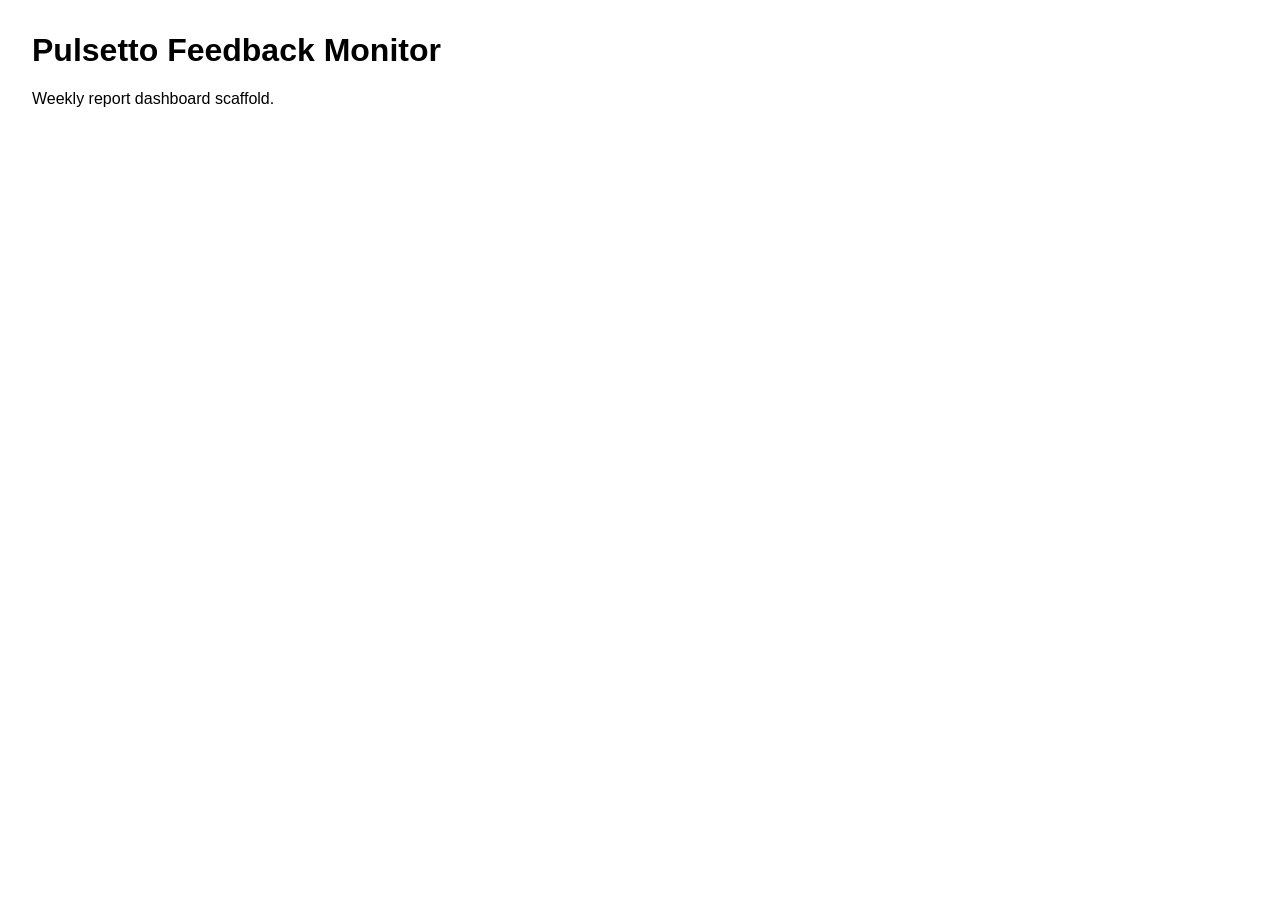
==== web/index.html @ c4f3983a "Create initial project folder and file scaffolding" ====
<!doctype html>
<html lang="en">
  <head>
    <meta charset="utf-8">
    <meta name="viewport" content="width=device-width, initial-scale=1">
    <title>Pulsetto Feedback Monitor</title>
    <link rel="stylesheet" href="styles.css">
  </head>
  <body>
    <main>
      <h1>Pulsetto Feedback Monitor</h1>
      <p>Weekly report dashboard scaffold.</p>
    </main>
    <script src="app.js"></script>
  </body>
</html>
---- web/styles.css ----
body {
  font-family: Arial, sans-serif;
  margin: 2rem;
}
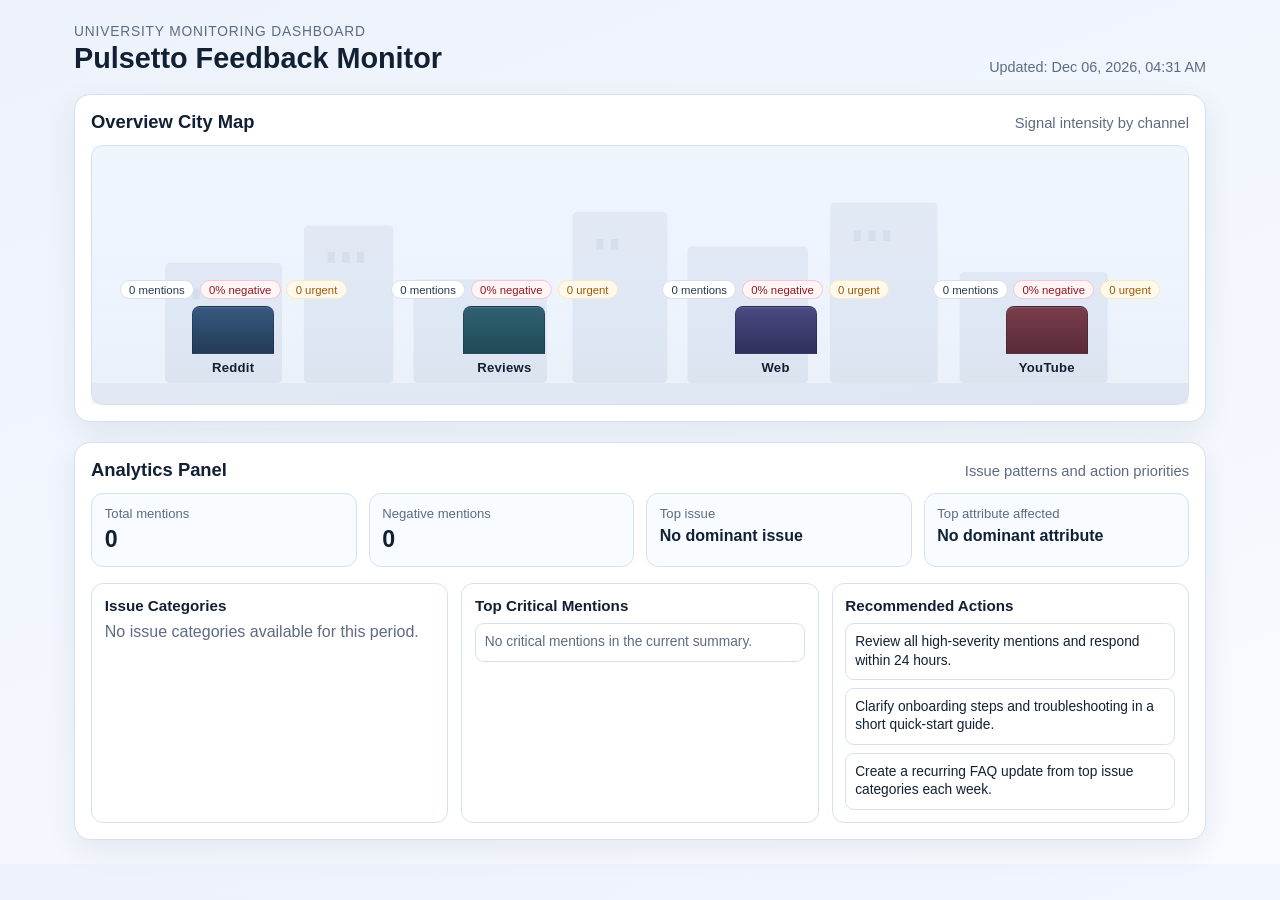
==== commit e78038cc: "Build static dashboard with city map and analytics panels" ====
--- a/web/index.html
+++ b/web/index.html
@@ -7,10 +7,76 @@
     <link rel="stylesheet" href="styles.css">
   </head>
   <body>
-    <main>
-      <h1>Pulsetto Feedback Monitor</h1>
-      <p>Weekly report dashboard scaffold.</p>
+    <main class="dashboard-shell">
+      <header class="topbar">
+        <div>
+          <p class="eyebrow">University monitoring dashboard</p>
+          <h1>Pulsetto Feedback Monitor</h1>
+        </div>
+        <p id="last-updated" class="timestamp">Weekly summary</p>
+      </header>
+
+      <section class="panel city-overview" aria-labelledby="city-overview-title">
+        <div class="section-title-row">
+          <h2 id="city-overview-title">Overview City Map</h2>
+          <p class="section-subtitle">Signal intensity by channel</p>
+        </div>
+
+        <div class="city-canvas">
+          <img src="city.svg" alt="Abstract city skyline" class="city-backdrop">
+          <div id="city-buildings" class="buildings-grid" aria-live="polite"></div>
+        </div>
+      </section>
+
+      <section class="panel analytics" aria-labelledby="analytics-title">
+        <div class="section-title-row">
+          <h2 id="analytics-title">Analytics Panel</h2>
+          <p class="section-subtitle">Issue patterns and action priorities</p>
+        </div>
+
+        <div id="fallback-message" class="fallback hidden" role="status">
+          Summary data is unavailable. Run the weekly pipeline to populate
+          <code>data/weekly_summary.json</code> and refresh.
+        </div>
+
+        <div class="metric-grid" id="metric-grid">
+          <article class="metric-card">
+            <p class="metric-label">Total mentions</p>
+            <p id="metric-total" class="metric-value">—</p>
+          </article>
+          <article class="metric-card">
+            <p class="metric-label">Negative mentions</p>
+            <p id="metric-negative" class="metric-value">—</p>
+          </article>
+          <article class="metric-card">
+            <p class="metric-label">Top issue</p>
+            <p id="metric-top-issue" class="metric-value metric-text">—</p>
+          </article>
+          <article class="metric-card">
+            <p class="metric-label">Top attribute affected</p>
+            <p id="metric-top-attribute" class="metric-value metric-text">—</p>
+          </article>
+        </div>
+
+        <div class="analytics-grid">
+          <article class="content-card">
+            <h3>Issue Categories</h3>
+            <ul id="issue-bars" class="bar-list"></ul>
+          </article>
+
+          <article class="content-card">
+            <h3>Top Critical Mentions</h3>
+            <ul id="critical-list" class="bullet-list"></ul>
+          </article>
+
+          <article class="content-card">
+            <h3>Recommended Actions</h3>
+            <ul id="action-list" class="bullet-list"></ul>
+          </article>
+        </div>
+      </section>
     </main>
+
     <script src="app.js"></script>
   </body>
 </html>
--- a/web/styles.css
+++ b/web/styles.css
@@ -1,4 +1,303 @@
+:root {
+  --bg: #f2f5f9;
+  --panel: #ffffff;
+  --text: #122033;
+  --muted: #5d6b82;
+  --line: #d7e1ee;
+  --accent: #1f6feb;
+  --accent-soft: #e8f0ff;
+  --danger: #cb2431;
+  --warning: #d97706;
+  --success: #1f7a4f;
+  --shadow: 0 10px 30px rgba(16, 35, 58, 0.08);
+}
+
+* {
+  box-sizing: border-box;
+}
+
 body {
-  font-family: Arial, sans-serif;
-  margin: 2rem;
-}
+  margin: 0;
+  font-family: "Inter", "Segoe UI", Roboto, sans-serif;
+  color: var(--text);
+  background: linear-gradient(160deg, #edf2fb 0%, #f8fbff 100%);
+}
+
+.dashboard-shell {
+  max-width: 1180px;
+  margin: 0 auto;
+  padding: 1.5rem;
+  display: grid;
+  gap: 1.2rem;
+}
+
+.topbar {
+  display: flex;
+  justify-content: space-between;
+  align-items: flex-end;
+  gap: 1rem;
+}
+
+.eyebrow {
+  margin: 0;
+  color: var(--muted);
+  font-size: 0.86rem;
+  letter-spacing: 0.06em;
+  text-transform: uppercase;
+}
+
+h1 {
+  margin: 0.2rem 0 0;
+  font-size: 1.8rem;
+}
+
+.timestamp {
+  margin: 0;
+  color: var(--muted);
+  font-size: 0.9rem;
+}
+
+.panel {
+  background: var(--panel);
+  border: 1px solid var(--line);
+  border-radius: 16px;
+  box-shadow: var(--shadow);
+  padding: 1rem;
+}
+
+.section-title-row {
+  display: flex;
+  justify-content: space-between;
+  align-items: baseline;
+  gap: 1rem;
+  margin-bottom: 0.75rem;
+}
+
+h2 {
+  margin: 0;
+  font-size: 1.15rem;
+}
+
+.section-subtitle {
+  margin: 0;
+  color: var(--muted);
+  font-size: 0.92rem;
+}
+
+.city-canvas {
+  position: relative;
+  border: 1px solid var(--line);
+  border-radius: 12px;
+  background: linear-gradient(180deg, #f7fbff 0%, #eef5ff 65%, #e7edf5 100%);
+  min-height: 260px;
+  padding: 0.75rem;
+}
+
+.city-backdrop {
+  position: absolute;
+  inset: 0;
+  width: 100%;
+  height: 100%;
+  object-fit: cover;
+  opacity: 0.35;
+  pointer-events: none;
+}
+
+.buildings-grid {
+  position: relative;
+  z-index: 1;
+  height: 100%;
+  min-height: 230px;
+  display: grid;
+  align-items: end;
+  grid-template-columns: repeat(4, minmax(120px, 1fr));
+  gap: 0.8rem;
+}
+
+.building {
+  position: relative;
+  display: flex;
+  flex-direction: column;
+  align-items: center;
+  justify-content: flex-end;
+  min-height: 190px;
+}
+
+.badge-row {
+  display: flex;
+  flex-wrap: wrap;
+  justify-content: center;
+  gap: 0.35rem;
+  margin-bottom: 0.4rem;
+}
+
+.badge {
+  background: #fff;
+  border: 1px solid var(--line);
+  border-radius: 999px;
+  padding: 0.16rem 0.52rem;
+  font-size: 0.71rem;
+  color: #283850;
+  white-space: nowrap;
+}
+
+.badge-danger {
+  border-color: #f6c7cc;
+  background: #fff5f6;
+  color: #8d1821;
+}
+
+.badge-warning {
+  border-color: #fde8bf;
+  background: #fff9eb;
+  color: #9a5a08;
+}
+
+.tower {
+  width: min(82px, 80%);
+  border-radius: 8px 8px 0 0;
+  background: linear-gradient(180deg, #2a4263 0%, #223651 100%);
+  border: 1px solid rgba(10, 19, 31, 0.25);
+  box-shadow: inset 0 1px 0 rgba(255, 255, 255, 0.12);
+}
+
+.tower-label {
+  margin-top: 0.4rem;
+  font-size: 0.82rem;
+  font-weight: 600;
+  letter-spacing: 0.02em;
+}
+
+.fallback {
+  border: 1px dashed #f7c2c8;
+  background: #fff5f6;
+  color: #8d1821;
+  padding: 0.7rem;
+  border-radius: 10px;
+  margin-bottom: 0.9rem;
+  font-size: 0.9rem;
+}
+
+.hidden {
+  display: none;
+}
+
+.metric-grid {
+  display: grid;
+  gap: 0.75rem;
+  grid-template-columns: repeat(4, minmax(130px, 1fr));
+  margin: 0.6rem 0 1rem;
+}
+
+.metric-card {
+  background: #f8fbff;
+  border: 1px solid var(--line);
+  border-radius: 12px;
+  padding: 0.8rem;
+}
+
+.metric-label {
+  margin: 0;
+  color: var(--muted);
+  font-size: 0.82rem;
+}
+
+.metric-value {
+  margin: 0.3rem 0 0;
+  font-weight: 700;
+  font-size: 1.45rem;
+}
+
+.metric-text {
+  font-size: 1rem;
+  line-height: 1.3;
+}
+
+.analytics-grid {
+  display: grid;
+  gap: 0.8rem;
+  grid-template-columns: repeat(3, minmax(230px, 1fr));
+}
+
+.content-card {
+  border: 1px solid var(--line);
+  border-radius: 12px;
+  padding: 0.8rem;
+  background: #fff;
+}
+
+h3 {
+  margin: 0 0 0.6rem;
+  font-size: 0.95rem;
+}
+
+.bar-list,
+.bullet-list {
+  list-style: none;
+  padding: 0;
+  margin: 0;
+  display: grid;
+  gap: 0.5rem;
+}
+
+.bar-item {
+  display: grid;
+  gap: 0.24rem;
+}
+
+.bar-meta {
+  display: flex;
+  justify-content: space-between;
+  font-size: 0.82rem;
+}
+
+.bar-track {
+  height: 8px;
+  border-radius: 999px;
+  background: #e8eef8;
+  overflow: hidden;
+}
+
+.bar-fill {
+  height: 100%;
+  background: linear-gradient(90deg, #3f7df3 0%, #6798f7 100%);
+}
+
+.bullet-list li {
+  border: 1px solid var(--line);
+  border-radius: 9px;
+  padding: 0.55rem;
+  font-size: 0.86rem;
+  line-height: 1.35;
+}
+
+.critical-item {
+  border-left: 4px solid var(--danger);
+  background: #fffafb;
+}
+
+.muted {
+  color: var(--muted);
+}
+
+@media (max-width: 950px) {
+  .buildings-grid,
+  .metric-grid,
+  .analytics-grid {
+    grid-template-columns: repeat(2, minmax(160px, 1fr));
+  }
+}
+
+@media (max-width: 640px) {
+  .topbar,
+  .section-title-row {
+    flex-direction: column;
+    align-items: flex-start;
+  }
+
+  .buildings-grid,
+  .metric-grid,
+  .analytics-grid {
+    grid-template-columns: 1fr;
+  }
+}
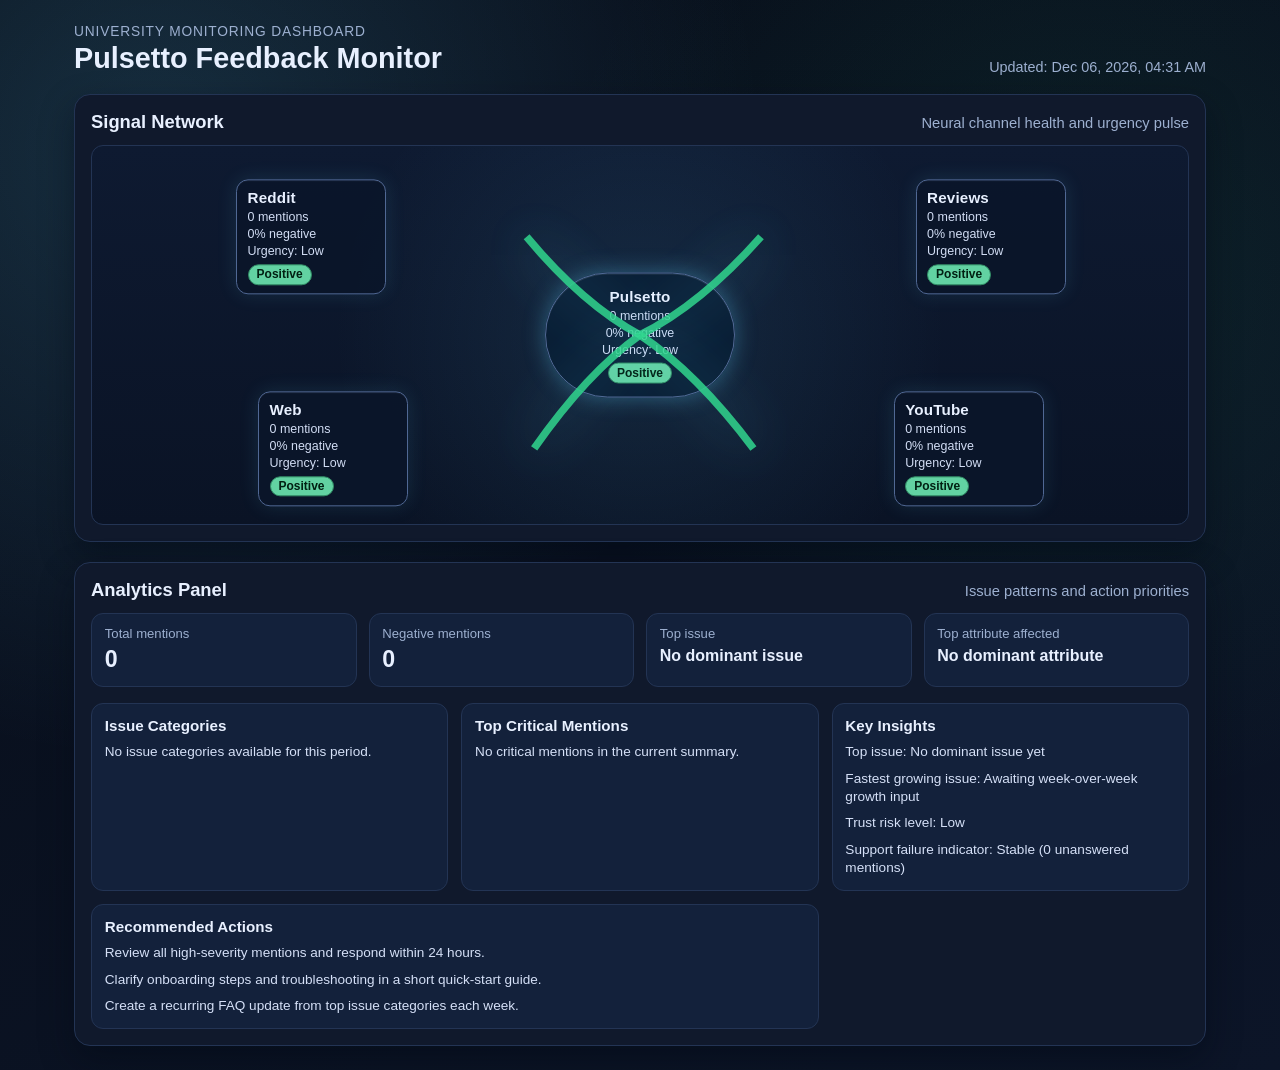
==== commit 9e471e20: "Redesign dashboard as signal network with insights/actions panels" ====
--- a/web/index.html
+++ b/web/index.html
@@ -16,16 +16,13 @@
         <p id="last-updated" class="timestamp">Weekly summary</p>
       </header>
 
-      <section class="panel city-overview" aria-labelledby="city-overview-title">
+      <section class="panel signal-overview" aria-labelledby="signal-overview-title">
         <div class="section-title-row">
-          <h2 id="city-overview-title">Overview City Map</h2>
-          <p class="section-subtitle">Signal intensity by channel</p>
+          <h2 id="signal-overview-title">Signal Network</h2>
+          <p class="section-subtitle">Neural channel health and urgency pulse</p>
         </div>
 
-        <div class="city-canvas">
-          <img src="city.svg" alt="Abstract city skyline" class="city-backdrop">
-          <div id="city-buildings" class="buildings-grid" aria-live="polite"></div>
-        </div>
+        <div id="signal-network" class="network-canvas" aria-live="polite"></div>
       </section>
 
       <section class="panel analytics" aria-labelledby="analytics-title">
@@ -70,6 +67,11 @@
           </article>
 
           <article class="content-card">
+            <h3>Key Insights</h3>
+            <ul id="insights-list" class="bullet-list"></ul>
+          </article>
+
+          <article class="content-card span-two">
             <h3>Recommended Actions</h3>
             <ul id="action-list" class="bullet-list"></ul>
           </article>
--- a/web/styles.css
+++ b/web/styles.css
@@ -1,15 +1,16 @@
 :root {
-  --bg: #f2f5f9;
-  --panel: #ffffff;
-  --text: #122033;
-  --muted: #5d6b82;
-  --line: #d7e1ee;
-  --accent: #1f6feb;
-  --accent-soft: #e8f0ff;
-  --danger: #cb2431;
-  --warning: #d97706;
-  --success: #1f7a4f;
-  --shadow: 0 10px 30px rgba(16, 35, 58, 0.08);
+  --bg: #070d18;
+  --bg-soft: #0c1528;
+  --panel: #101b31;
+  --panel-elevated: #13213b;
+  --text: #e8f0ff;
+  --muted: #9db0d0;
+  --line: #233454;
+  --accent: #64d2ff;
+  --positive: #31d78f;
+  --mixed: #f4c95d;
+  --negative: #ff5d6f;
+  --shadow: 0 14px 34px rgba(2, 8, 20, 0.45);
 }
 
 * {
@@ -20,7 +21,10 @@
   margin: 0;
   font-family: "Inter", "Segoe UI", Roboto, sans-serif;
   color: var(--text);
-  background: linear-gradient(160deg, #edf2fb 0%, #f8fbff 100%);
+  background:
+    radial-gradient(circle at 12% 14%, rgba(100, 210, 255, 0.17), transparent 42%),
+    radial-gradient(circle at 84% 26%, rgba(49, 215, 143, 0.09), transparent 40%),
+    linear-gradient(155deg, var(--bg) 0%, var(--bg-soft) 100%);
 }
 
 .dashboard-shell {
@@ -58,7 +62,7 @@
 }
 
 .panel {
-  background: var(--panel);
+  background: color-mix(in hsl, var(--panel) 92%, black 8%);
   border: 1px solid var(--line);
   border-radius: 16px;
   box-shadow: var(--shadow);
@@ -84,94 +88,102 @@
   font-size: 0.92rem;
 }
 
-.city-canvas {
+.network-canvas {
   position: relative;
   border: 1px solid var(--line);
   border-radius: 12px;
-  background: linear-gradient(180deg, #f7fbff 0%, #eef5ff 65%, #e7edf5 100%);
-  min-height: 260px;
+  background:
+    radial-gradient(circle at center, rgba(100, 210, 255, 0.1), transparent 53%),
+    linear-gradient(180deg, #0e1a31 0%, #0a1325 100%);
+  min-height: 380px;
   padding: 0.75rem;
-}
-
-.city-backdrop {
+  overflow: hidden;
+}
+
+.network-lines {
   position: absolute;
   inset: 0;
   width: 100%;
   height: 100%;
-  object-fit: cover;
-  opacity: 0.35;
   pointer-events: none;
 }
 
-.buildings-grid {
-  position: relative;
-  z-index: 1;
-  height: 100%;
-  min-height: 230px;
-  display: grid;
-  align-items: end;
-  grid-template-columns: repeat(4, minmax(120px, 1fr));
-  gap: 0.8rem;
-}
-
-.building {
-  position: relative;
-  display: flex;
-  flex-direction: column;
+.network-line {
+  stroke-width: 2;
+  fill: none;
+  opacity: 0.85;
+  filter: drop-shadow(0 0 7px rgba(100, 210, 255, 0.45));
+}
+
+.network-node {
+  position: absolute;
+  transform: translate(-50%, -50%);
+  border: 1px solid color-mix(in hsl, var(--line) 72%, white 28%);
+  border-radius: 12px;
+  padding: 0.55rem 0.65rem;
+  min-width: 150px;
+  background: rgba(11, 22, 42, 0.9);
+  box-shadow: inset 0 1px 0 rgba(255, 255, 255, 0.06), 0 0 20px rgba(100, 210, 255, 0.12);
+}
+
+.network-node.center {
+  min-width: 190px;
+  text-align: center;
+  border-radius: 999px;
+  padding: 0.85rem 1rem;
+  background: rgba(9, 31, 54, 0.92);
+  box-shadow: 0 0 22px rgba(100, 210, 255, 0.34), inset 0 1px 0 rgba(255, 255, 255, 0.11);
+}
+
+.node-title {
+  margin: 0;
+  font-size: 0.95rem;
+  font-weight: 700;
+  letter-spacing: 0.01em;
+}
+
+.node-meta {
+  margin: 0.25rem 0 0;
+  display: grid;
+  gap: 0.2rem;
+  font-size: 0.78rem;
+  color: #d2ddf4;
+}
+
+.node-sentiment {
+  margin-top: 0.35rem;
+  display: inline-flex;
   align-items: center;
-  justify-content: flex-end;
-  min-height: 190px;
-}
-
-.badge-row {
-  display: flex;
-  flex-wrap: wrap;
   justify-content: center;
-  gap: 0.35rem;
-  margin-bottom: 0.4rem;
-}
-
-.badge {
-  background: #fff;
-  border: 1px solid var(--line);
+  padding: 0.15rem 0.5rem;
   border-radius: 999px;
-  padding: 0.16rem 0.52rem;
-  font-size: 0.71rem;
-  color: #283850;
-  white-space: nowrap;
-}
-
-.badge-danger {
-  border-color: #f6c7cc;
-  background: #fff5f6;
-  color: #8d1821;
-}
-
-.badge-warning {
-  border-color: #fde8bf;
-  background: #fff9eb;
-  color: #9a5a08;
-}
-
-.tower {
-  width: min(82px, 80%);
-  border-radius: 8px 8px 0 0;
-  background: linear-gradient(180deg, #2a4263 0%, #223651 100%);
-  border: 1px solid rgba(10, 19, 31, 0.25);
-  box-shadow: inset 0 1px 0 rgba(255, 255, 255, 0.12);
-}
-
-.tower-label {
-  margin-top: 0.4rem;
-  font-size: 0.82rem;
+  font-size: 0.75rem;
   font-weight: 600;
-  letter-spacing: 0.02em;
+  border: 1px solid transparent;
+}
+
+.status-positive {
+  color: #012012;
+  background: color-mix(in hsl, var(--positive) 82%, white 18%);
+  border-color: color-mix(in hsl, var(--positive) 72%, black 28%);
+}
+
+.status-mixed {
+  color: #211702;
+  background: color-mix(in hsl, var(--mixed) 86%, white 14%);
+  border-color: color-mix(in hsl, var(--mixed) 74%, black 26%);
+}
+
+.status-negative {
+  color: #2c0207;
+  background: color-mix(in hsl, var(--negative) 85%, white 15%);
+  border-color: color-mix(in hsl, var(--negative) 72%, black 28%);
 }
 
 .fallback {
-  border: 1px dashed #f7c2c8;
-  background: #fff5f6;
-  color: #8d1821;
+  border: 1px dashed rgba(255, 93, 111, 0.7);
+  background: rgba(80, 18, 30, 0.35);
+  color: #ffd4d9;
   padding: 0.7rem;
   border-radius: 10px;
   margin-bottom: 0.9rem;
@@ -190,7 +202,7 @@
 }
 
 .metric-card {
-  background: #f8fbff;
+  background: var(--panel-elevated);
   border: 1px solid var(--line);
   border-radius: 12px;
   padding: 0.8rem;
@@ -223,7 +235,11 @@
   border: 1px solid var(--line);
   border-radius: 12px;
   padding: 0.8rem;
-  background: #fff;
+  background: var(--panel-elevated);
+}
+
+.span-two {
+  grid-column: span 2;
 }
 
 h3 {
@@ -254,50 +270,58 @@
 .bar-track {
   height: 8px;
   border-radius: 999px;
-  background: #e8eef8;
+  background: rgba(96, 123, 166, 0.3);
   overflow: hidden;
 }
 
 .bar-fill {
   height: 100%;
-  background: linear-gradient(90deg, #3f7df3 0%, #6798f7 100%);
-}
-
-.bullet-list li {
-  border: 1px solid var(--line);
-  border-radius: 9px;
-  padding: 0.55rem;
-  font-size: 0.86rem;
+  border-radius: inherit;
+  background: linear-gradient(90deg, rgba(100, 210, 255, 0.76), rgba(49, 215, 143, 0.78));
+}
+
+.critical-item,
+.bullet-list li,
+.muted {
+  font-size: 0.85rem;
   line-height: 1.35;
-}
-
-.critical-item {
-  border-left: 4px solid var(--danger);
-  background: #fffafb;
-}
-
-.muted {
-  color: var(--muted);
-}
-
-@media (max-width: 950px) {
-  .buildings-grid,
-  .metric-grid,
+  color: #d5e0f7;
+}
+
+.critical-item a {
+  color: #8dc6ff;
+}
+
+@media (max-width: 1024px) {
+  .metric-grid {
+    grid-template-columns: repeat(2, minmax(150px, 1fr));
+  }
+
   .analytics-grid {
-    grid-template-columns: repeat(2, minmax(160px, 1fr));
-  }
-}
-
-@media (max-width: 640px) {
-  .topbar,
-  .section-title-row {
+    grid-template-columns: repeat(2, minmax(230px, 1fr));
+  }
+
+  .span-two {
+    grid-column: auto;
+  }
+}
+
+@media (max-width: 720px) {
+  .topbar {
     flex-direction: column;
     align-items: flex-start;
   }
 
-  .buildings-grid,
-  .metric-grid,
-  .analytics-grid {
+  .analytics-grid,
+  .metric-grid {
     grid-template-columns: 1fr;
   }
-}
+
+  .network-canvas {
+    min-height: 520px;
+  }
+
+  .network-node {
+    min-width: 130px;
+  }
+}
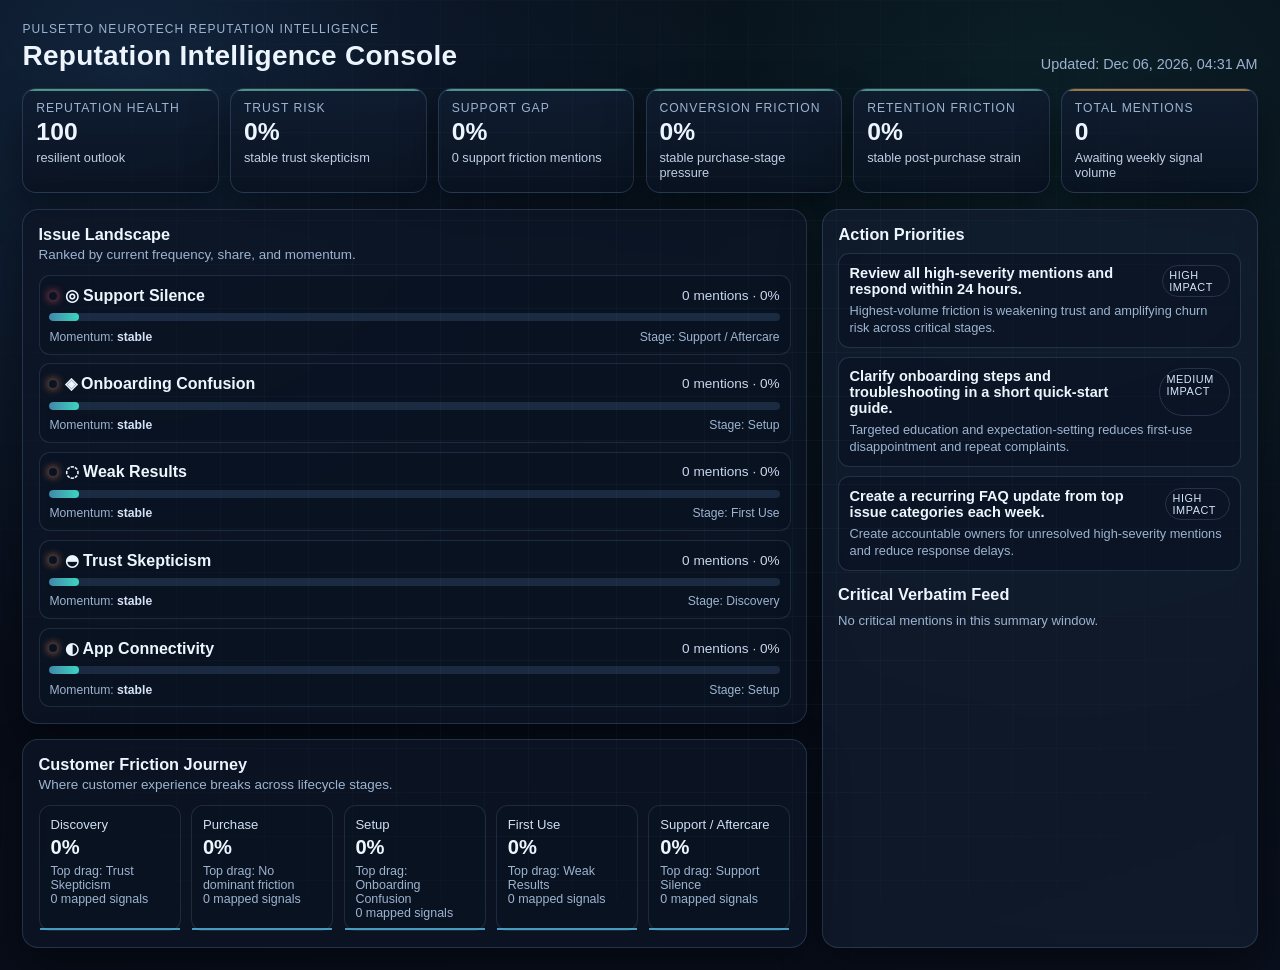
==== commit 917819ea: "Redesign web dashboard into premium reputation intelligence console" ====
--- a/web/index.html
+++ b/web/index.html
@@ -3,79 +3,69 @@
   <head>
     <meta charset="utf-8">
     <meta name="viewport" content="width=device-width, initial-scale=1">
-    <title>Pulsetto Feedback Monitor</title>
+    <title>Pulsetto Reputation Intelligence Console</title>
     <link rel="stylesheet" href="styles.css">
   </head>
   <body>
     <main class="dashboard-shell">
       <header class="topbar">
         <div>
-          <p class="eyebrow">University monitoring dashboard</p>
-          <h1>Pulsetto Feedback Monitor</h1>
+          <p class="eyebrow">Pulsetto neurotech reputation intelligence</p>
+          <h1>Reputation Intelligence Console</h1>
         </div>
-        <p id="last-updated" class="timestamp">Weekly summary</p>
+        <p id="last-updated" class="timestamp">Updated: —</p>
       </header>
 
-      <section class="panel signal-overview" aria-labelledby="signal-overview-title">
-        <div class="section-title-row">
-          <h2 id="signal-overview-title">Signal Network</h2>
-          <p class="section-subtitle">Neural channel health and urgency pulse</p>
-        </div>
+      <div id="fallback-message" class="fallback hidden" role="status">
+        Summary data is unavailable. Run the weekly pipeline to populate
+        <code>data/weekly_summary.json</code> and refresh.
+      </div>
 
-        <div id="signal-network" class="network-canvas" aria-live="polite"></div>
+      <section class="hero-strip" aria-label="Hero status indicators">
+        <article class="hero-metric" data-severity="medium" id="hero-health"></article>
+        <article class="hero-metric" data-severity="high" id="hero-trust"></article>
+        <article class="hero-metric" data-severity="high" id="hero-support"></article>
+        <article class="hero-metric" data-severity="medium" id="hero-conversion"></article>
+        <article class="hero-metric" data-severity="medium" id="hero-retention"></article>
+        <article class="hero-metric" data-severity="low" id="hero-mentions"></article>
       </section>
 
-      <section class="panel analytics" aria-labelledby="analytics-title">
-        <div class="section-title-row">
-          <h2 id="analytics-title">Analytics Panel</h2>
-          <p class="section-subtitle">Issue patterns and action priorities</p>
-        </div>
+      <section class="dashboard-grid" aria-label="Reputation intelligence dashboard">
+        <article class="panel issue-landscape" aria-labelledby="issue-landscape-title">
+          <div class="section-title-row">
+            <div>
+              <h2 id="issue-landscape-title">Issue Landscape</h2>
+              <p class="section-subtitle">Ranked by current frequency, share, and momentum.</p>
+            </div>
+          </div>
+          <ul id="issue-landscape-list" class="issue-list"></ul>
+        </article>
 
-        <div id="fallback-message" class="fallback hidden" role="status">
-          Summary data is unavailable. Run the weekly pipeline to populate
-          <code>data/weekly_summary.json</code> and refresh.
-        </div>
+        <article class="panel right-rail" aria-label="Action priorities and verbatim feed">
+          <section class="stacked-section" aria-labelledby="actions-title">
+            <div class="section-title-row compact">
+              <h2 id="actions-title">Action Priorities</h2>
+            </div>
+            <ul id="action-priorities" class="action-list"></ul>
+          </section>
 
-        <div class="metric-grid" id="metric-grid">
-          <article class="metric-card">
-            <p class="metric-label">Total mentions</p>
-            <p id="metric-total" class="metric-value">—</p>
-          </article>
-          <article class="metric-card">
-            <p class="metric-label">Negative mentions</p>
-            <p id="metric-negative" class="metric-value">—</p>
-          </article>
-          <article class="metric-card">
-            <p class="metric-label">Top issue</p>
-            <p id="metric-top-issue" class="metric-value metric-text">—</p>
-          </article>
-          <article class="metric-card">
-            <p class="metric-label">Top attribute affected</p>
-            <p id="metric-top-attribute" class="metric-value metric-text">—</p>
-          </article>
-        </div>
+          <section class="stacked-section" aria-labelledby="verbatim-title">
+            <div class="section-title-row compact">
+              <h2 id="verbatim-title">Critical Verbatim Feed</h2>
+            </div>
+            <ul id="verbatim-feed" class="mention-list"></ul>
+          </section>
+        </article>
 
-        <div class="analytics-grid">
-          <article class="content-card">
-            <h3>Issue Categories</h3>
-            <ul id="issue-bars" class="bar-list"></ul>
-          </article>
-
-          <article class="content-card">
-            <h3>Top Critical Mentions</h3>
-            <ul id="critical-list" class="bullet-list"></ul>
-          </article>
-
-          <article class="content-card">
-            <h3>Key Insights</h3>
-            <ul id="insights-list" class="bullet-list"></ul>
-          </article>
-
-          <article class="content-card span-two">
-            <h3>Recommended Actions</h3>
-            <ul id="action-list" class="bullet-list"></ul>
-          </article>
-        </div>
+        <article class="panel friction-journey" aria-labelledby="journey-title">
+          <div class="section-title-row">
+            <div>
+              <h2 id="journey-title">Customer Friction Journey</h2>
+              <p class="section-subtitle">Where customer experience breaks across lifecycle stages.</p>
+            </div>
+          </div>
+          <div id="journey-track" class="journey-track"></div>
+        </article>
       </section>
     </main>
 
--- a/web/styles.css
+++ b/web/styles.css
@@ -1,16 +1,18 @@
 :root {
-  --bg: #070d18;
-  --bg-soft: #0c1528;
-  --panel: #101b31;
-  --panel-elevated: #13213b;
-  --text: #e8f0ff;
-  --muted: #9db0d0;
-  --line: #233454;
-  --accent: #64d2ff;
-  --positive: #31d78f;
-  --mixed: #f4c95d;
-  --negative: #ff5d6f;
-  --shadow: 0 14px 34px rgba(2, 8, 20, 0.45);
+  --bg-0: #050913;
+  --bg-1: #090f1c;
+  --panel: rgba(13, 22, 38, 0.8);
+  --panel-soft: rgba(18, 30, 48, 0.72);
+  --line: rgba(132, 176, 230, 0.2);
+  --line-strong: rgba(126, 208, 255, 0.36);
+  --text: #edf5ff;
+  --text-muted: #9db4d1;
+  --accent: #60d4ff;
+  --aqua: #3ddfc9;
+  --warn: #f2b24d;
+  --risk: #ff5f73;
+  --safe: #6fe3bf;
+  --shadow: 0 18px 42px rgba(0, 0, 0, 0.42);
 }
 
 * {
@@ -19,20 +21,33 @@
 
 body {
   margin: 0;
+  min-height: 100vh;
   font-family: "Inter", "Segoe UI", Roboto, sans-serif;
   color: var(--text);
   background:
-    radial-gradient(circle at 12% 14%, rgba(100, 210, 255, 0.17), transparent 42%),
-    radial-gradient(circle at 84% 26%, rgba(49, 215, 143, 0.09), transparent 40%),
-    linear-gradient(155deg, var(--bg) 0%, var(--bg-soft) 100%);
+    radial-gradient(circle at 10% 8%, rgba(78, 166, 255, 0.17), transparent 42%),
+    radial-gradient(circle at 82% 14%, rgba(61, 223, 201, 0.1), transparent 45%),
+    linear-gradient(160deg, var(--bg-0) 0%, var(--bg-1) 100%);
+}
+
+body::after {
+  content: "";
+  position: fixed;
+  inset: 0;
+  pointer-events: none;
+  background-image:
+    linear-gradient(rgba(142, 203, 255, 0.035) 1px, transparent 1px),
+    linear-gradient(90deg, rgba(142, 203, 255, 0.03) 1px, transparent 1px);
+  background-size: 44px 44px;
+  mask-image: radial-gradient(circle at center, black 40%, transparent 100%);
 }
 
 .dashboard-shell {
-  max-width: 1180px;
+  max-width: 1380px;
   margin: 0 auto;
-  padding: 1.5rem;
-  display: grid;
-  gap: 1.2rem;
+  padding: 1.4rem;
+  display: grid;
+  gap: 1rem;
 }
 
 .topbar {
@@ -44,284 +59,394 @@
 
 .eyebrow {
   margin: 0;
-  color: var(--muted);
-  font-size: 0.86rem;
-  letter-spacing: 0.06em;
+  color: var(--text-muted);
   text-transform: uppercase;
+  letter-spacing: 0.09em;
+  font-size: 0.75rem;
 }
 
 h1 {
   margin: 0.2rem 0 0;
-  font-size: 1.8rem;
+  font-size: 1.75rem;
+  letter-spacing: 0.01em;
 }
 
 .timestamp {
   margin: 0;
-  color: var(--muted);
+  color: var(--text-muted);
   font-size: 0.9rem;
 }
 
+.fallback {
+  border: 1px dashed rgba(255, 95, 115, 0.7);
+  background: rgba(86, 23, 34, 0.35);
+  border-radius: 12px;
+  padding: 0.75rem;
+  color: #ffc5ce;
+}
+
+.hidden {
+  display: none;
+}
+
+.hero-strip {
+  display: grid;
+  gap: 0.7rem;
+  grid-template-columns: repeat(6, minmax(145px, 1fr));
+}
+
+.hero-metric {
+  background: linear-gradient(180deg, rgba(16, 29, 49, 0.88), rgba(10, 19, 33, 0.92));
+  border: 1px solid var(--line);
+  border-radius: 14px;
+  padding: 0.75rem 0.8rem;
+  box-shadow: var(--shadow), inset 0 1px 0 rgba(255, 255, 255, 0.05);
+  position: relative;
+  overflow: hidden;
+}
+
+.hero-metric::before {
+  content: "";
+  position: absolute;
+  top: 0;
+  left: 0;
+  width: 100%;
+  height: 2px;
+  background: rgba(96, 212, 255, 0.7);
+  opacity: 0.6;
+}
+
+.hero-metric[data-severity="critical"]::before {
+  background: var(--risk);
+}
+
+.hero-metric[data-severity="high"]::before {
+  background: color-mix(in srgb, var(--risk) 65%, var(--warn) 35%);
+}
+
+.hero-metric[data-severity="medium"]::before {
+  background: var(--warn);
+}
+
+.hero-metric[data-severity="low"]::before {
+  background: var(--safe);
+}
+
+.metric-label {
+  margin: 0;
+  font-size: 0.76rem;
+  text-transform: uppercase;
+  letter-spacing: 0.08em;
+  color: var(--text-muted);
+}
+
+.metric-value {
+  margin: 0.24rem 0;
+  font-size: 1.54rem;
+  font-weight: 700;
+  letter-spacing: 0.01em;
+}
+
+.metric-sub {
+  margin: 0;
+  font-size: 0.8rem;
+  color: #bfcee4;
+}
+
+.dashboard-grid {
+  display: grid;
+  grid-template-columns: minmax(0, 1.8fr) minmax(350px, 1fr);
+  grid-template-areas:
+    "issues rail"
+    "journey rail";
+  gap: 0.95rem;
+}
+
 .panel {
-  background: color-mix(in hsl, var(--panel) 92%, black 8%);
+  background: var(--panel);
+  backdrop-filter: blur(9px);
   border: 1px solid var(--line);
   border-radius: 16px;
   box-shadow: var(--shadow);
-  padding: 1rem;
+  padding: 0.95rem;
+}
+
+.issue-landscape {
+  grid-area: issues;
+}
+
+.friction-journey {
+  grid-area: journey;
+}
+
+.right-rail {
+  grid-area: rail;
+  display: grid;
+  gap: 0.9rem;
+  align-content: start;
+  background: var(--panel-soft);
 }
 
 .section-title-row {
   display: flex;
   justify-content: space-between;
   align-items: baseline;
-  gap: 1rem;
-  margin-bottom: 0.75rem;
+  gap: 0.8rem;
+  margin-bottom: 0.8rem;
+}
+
+.section-title-row.compact {
+  margin-bottom: 0.55rem;
 }
 
 h2 {
   margin: 0;
-  font-size: 1.15rem;
+  font-size: 1.02rem;
 }
 
 .section-subtitle {
-  margin: 0;
-  color: var(--muted);
-  font-size: 0.92rem;
-}
-
-.network-canvas {
-  position: relative;
-  border: 1px solid var(--line);
-  border-radius: 12px;
-  background:
-    radial-gradient(circle at center, rgba(100, 210, 255, 0.1), transparent 53%),
-    linear-gradient(180deg, #0e1a31 0%, #0a1325 100%);
-  min-height: 380px;
-  padding: 0.75rem;
-  overflow: hidden;
-}
-
-.network-lines {
-  position: absolute;
-  inset: 0;
-  width: 100%;
-  height: 100%;
-  pointer-events: none;
-}
-
-.network-line {
-  stroke-width: 2;
-  fill: none;
-  opacity: 0.85;
-  filter: drop-shadow(0 0 7px rgba(100, 210, 255, 0.45));
-}
-
-.network-node {
-  position: absolute;
-  transform: translate(-50%, -50%);
-  border: 1px solid color-mix(in hsl, var(--line) 72%, white 28%);
-  border-radius: 12px;
-  padding: 0.55rem 0.65rem;
-  min-width: 150px;
-  background: rgba(11, 22, 42, 0.9);
-  box-shadow: inset 0 1px 0 rgba(255, 255, 255, 0.06), 0 0 20px rgba(100, 210, 255, 0.12);
-}
-
-.network-node.center {
-  min-width: 190px;
-  text-align: center;
-  border-radius: 999px;
-  padding: 0.85rem 1rem;
-  background: rgba(9, 31, 54, 0.92);
-  box-shadow: 0 0 22px rgba(100, 210, 255, 0.34), inset 0 1px 0 rgba(255, 255, 255, 0.11);
-}
-
-.node-title {
-  margin: 0;
-  font-size: 0.95rem;
-  font-weight: 700;
-  letter-spacing: 0.01em;
-}
-
-.node-meta {
-  margin: 0.25rem 0 0;
-  display: grid;
-  gap: 0.2rem;
-  font-size: 0.78rem;
-  color: #d2ddf4;
-}
-
-.node-sentiment {
-  margin-top: 0.35rem;
-  display: inline-flex;
+  margin: 0.18rem 0 0;
+  color: var(--text-muted);
+  font-size: 0.84rem;
+}
+
+.issue-list,
+.action-list,
+.mention-list {
+  margin: 0;
+  padding: 0;
+  list-style: none;
+  display: grid;
+  gap: 0.55rem;
+}
+
+.issue-row {
+  border: 1px solid rgba(132, 176, 230, 0.16);
+  border-radius: 11px;
+  padding: 0.62rem;
+  background: rgba(10, 18, 33, 0.56);
+  transition: border-color 150ms ease, transform 150ms ease, background 150ms ease;
+}
+
+.issue-row:hover {
+  border-color: var(--line-strong);
+  transform: translateY(-1px);
+  background: rgba(14, 26, 44, 0.75);
+}
+
+.issue-head,
+.issue-foot {
+  display: flex;
+  justify-content: space-between;
   align-items: center;
-  justify-content: center;
-  padding: 0.15rem 0.5rem;
-  border-radius: 999px;
-  font-size: 0.75rem;
+  gap: 0.6rem;
+}
+
+.issue-title {
+  margin: 0;
   font-weight: 600;
-  border: 1px solid transparent;
-}
-
-.status-positive {
-  color: #012012;
-  background: color-mix(in hsl, var(--positive) 82%, white 18%);
-  border-color: color-mix(in hsl, var(--positive) 72%, black 28%);
-}
-
-.status-mixed {
-  color: #211702;
-  background: color-mix(in hsl, var(--mixed) 86%, white 14%);
-  border-color: color-mix(in hsl, var(--mixed) 74%, black 26%);
-}
-
-.status-negative {
-  color: #2c0207;
-  background: color-mix(in hsl, var(--negative) 85%, white 15%);
-  border-color: color-mix(in hsl, var(--negative) 72%, black 28%);
-}
-
-.fallback {
-  border: 1px dashed rgba(255, 93, 111, 0.7);
-  background: rgba(80, 18, 30, 0.35);
-  color: #ffd4d9;
-  padding: 0.7rem;
-  border-radius: 10px;
-  margin-bottom: 0.9rem;
-  font-size: 0.9rem;
-}
-
-.hidden {
-  display: none;
-}
-
-.metric-grid {
-  display: grid;
-  gap: 0.75rem;
-  grid-template-columns: repeat(4, minmax(130px, 1fr));
-  margin: 0.6rem 0 1rem;
-}
-
-.metric-card {
-  background: var(--panel-elevated);
-  border: 1px solid var(--line);
-  border-radius: 12px;
-  padding: 0.8rem;
-}
-
-.metric-label {
-  margin: 0;
-  color: var(--muted);
-  font-size: 0.82rem;
-}
-
-.metric-value {
-  margin: 0.3rem 0 0;
-  font-weight: 700;
-  font-size: 1.45rem;
-}
-
-.metric-text {
-  font-size: 1rem;
-  line-height: 1.3;
-}
-
-.analytics-grid {
-  display: grid;
-  gap: 0.8rem;
-  grid-template-columns: repeat(3, minmax(230px, 1fr));
-}
-
-.content-card {
-  border: 1px solid var(--line);
-  border-radius: 12px;
-  padding: 0.8rem;
-  background: var(--panel-elevated);
-}
-
-.span-two {
-  grid-column: span 2;
-}
-
-h3 {
-  margin: 0 0 0.6rem;
-  font-size: 0.95rem;
-}
-
-.bar-list,
-.bullet-list {
-  list-style: none;
-  padding: 0;
-  margin: 0;
-  display: grid;
-  gap: 0.5rem;
-}
-
-.bar-item {
-  display: grid;
-  gap: 0.24rem;
-}
-
-.bar-meta {
-  display: flex;
-  justify-content: space-between;
-  font-size: 0.82rem;
-}
-
-.bar-track {
+  display: flex;
+  align-items: center;
+  gap: 0.45rem;
+}
+
+.issue-count {
+  font-size: 0.85rem;
+  color: #c7d7ed;
+}
+
+.severity-dot {
+  width: 8px;
+  height: 8px;
+  border-radius: 50%;
+  box-shadow: 0 0 8px currentColor;
+}
+
+.issue-track {
+  margin: 0.52rem 0;
   height: 8px;
   border-radius: 999px;
-  background: rgba(96, 123, 166, 0.3);
+  background: rgba(92, 132, 180, 0.22);
   overflow: hidden;
 }
 
-.bar-fill {
+.issue-fill {
   height: 100%;
   border-radius: inherit;
-  background: linear-gradient(90deg, rgba(100, 210, 255, 0.76), rgba(49, 215, 143, 0.78));
-}
-
-.critical-item,
-.bullet-list li,
-.muted {
-  font-size: 0.85rem;
+  background: linear-gradient(90deg, rgba(96, 212, 255, 0.55), rgba(61, 223, 201, 0.95));
+}
+
+.issue-trend,
+.issue-source {
+  font-size: 0.76rem;
+  color: var(--text-muted);
+}
+
+.issue-trend strong {
+  color: #d4e3f8;
+}
+
+.journey-track {
+  display: grid;
+  grid-template-columns: repeat(5, minmax(140px, 1fr));
+  gap: 0.65rem;
+}
+
+.journey-step {
+  border: 1px solid rgba(132, 176, 230, 0.16);
+  border-radius: 12px;
+  background: rgba(10, 18, 33, 0.62);
+  padding: 0.68rem;
+  position: relative;
+}
+
+.journey-step::after {
+  content: "";
+  position: absolute;
+  left: 0;
+  right: 0;
+  bottom: 0;
+  height: 2px;
+  background: var(--accent);
+  opacity: 0.7;
+}
+
+.step-name {
+  margin: 0;
+  font-size: 0.82rem;
+  color: #cfe0f4;
+}
+
+.step-intensity {
+  margin: 0.28rem 0;
+  font-size: 1.26rem;
+  font-weight: 700;
+}
+
+.step-top-issue,
+.step-signals {
+  margin: 0;
+  font-size: 0.78rem;
+  color: var(--text-muted);
+}
+
+.action-item {
+  border: 1px solid rgba(132, 176, 230, 0.18);
+  border-radius: 11px;
+  padding: 0.66rem;
+  background: rgba(10, 18, 33, 0.58);
+}
+
+.action-head {
+  display: flex;
+  justify-content: space-between;
+  gap: 0.5rem;
+  margin-bottom: 0.3rem;
+}
+
+.action-title {
+  margin: 0;
+  font-size: 0.91rem;
+  font-weight: 600;
+}
+
+.impact-chip {
+  border-radius: 999px;
+  border: 1px solid var(--line);
+  font-size: 0.68rem;
+  text-transform: uppercase;
+  letter-spacing: 0.05em;
+  padding: 0.2rem 0.42rem;
+  color: #d4e5fc;
+}
+
+.action-rationale {
+  margin: 0;
+  color: var(--text-muted);
+  font-size: 0.8rem;
   line-height: 1.35;
-  color: #d5e0f7;
-}
-
-.critical-item a {
-  color: #8dc6ff;
-}
-
-@media (max-width: 1024px) {
-  .metric-grid {
-    grid-template-columns: repeat(2, minmax(150px, 1fr));
-  }
-
-  .analytics-grid {
-    grid-template-columns: repeat(2, minmax(230px, 1fr));
-  }
-
-  .span-two {
-    grid-column: auto;
-  }
-}
-
-@media (max-width: 720px) {
-  .topbar {
-    flex-direction: column;
-    align-items: flex-start;
-  }
-
-  .analytics-grid,
-  .metric-grid {
+}
+
+.mention-item {
+  border: 1px solid rgba(132, 176, 230, 0.18);
+  border-radius: 11px;
+  padding: 0.62rem;
+  background: rgba(10, 18, 33, 0.58);
+}
+
+.mention-meta {
+  display: flex;
+  flex-wrap: wrap;
+  gap: 0.42rem;
+  margin-bottom: 0.34rem;
+}
+
+.meta-chip {
+  border-radius: 999px;
+  border: 1px solid rgba(126, 208, 255, 0.34);
+  padding: 0.12rem 0.43rem;
+  font-size: 0.66rem;
+  color: #cee2fa;
+  text-transform: uppercase;
+  letter-spacing: 0.05em;
+}
+
+.mention-quote {
+  margin: 0;
+  font-size: 0.82rem;
+  color: #dce9fb;
+  line-height: 1.32;
+  display: -webkit-box;
+  -webkit-line-clamp: 3;
+  -webkit-box-orient: vertical;
+  overflow: hidden;
+}
+
+.mention-link {
+  margin-top: 0.3rem;
+  display: inline-block;
+  color: var(--accent);
+  font-size: 0.74rem;
+  text-decoration: none;
+}
+
+.mention-link:hover {
+  text-decoration: underline;
+}
+
+.empty-state {
+  color: var(--text-muted);
+  font-size: 0.82rem;
+}
+
+@media (max-width: 1220px) {
+  .hero-strip {
+    grid-template-columns: repeat(3, minmax(150px, 1fr));
+  }
+
+  .dashboard-grid {
     grid-template-columns: 1fr;
-  }
-
-  .network-canvas {
-    min-height: 520px;
-  }
-
-  .network-node {
-    min-width: 130px;
-  }
-}
+    grid-template-areas:
+      "issues"
+      "journey"
+      "rail";
+  }
+}
+
+@media (max-width: 760px) {
+  .dashboard-shell {
+    padding: 0.9rem;
+  }
+
+  .hero-strip {
+    grid-template-columns: repeat(2, minmax(130px, 1fr));
+  }
+
+  .journey-track {
+    grid-template-columns: 1fr;
+  }
+
+  h1 {
+    font-size: 1.32rem;
+  }
+}
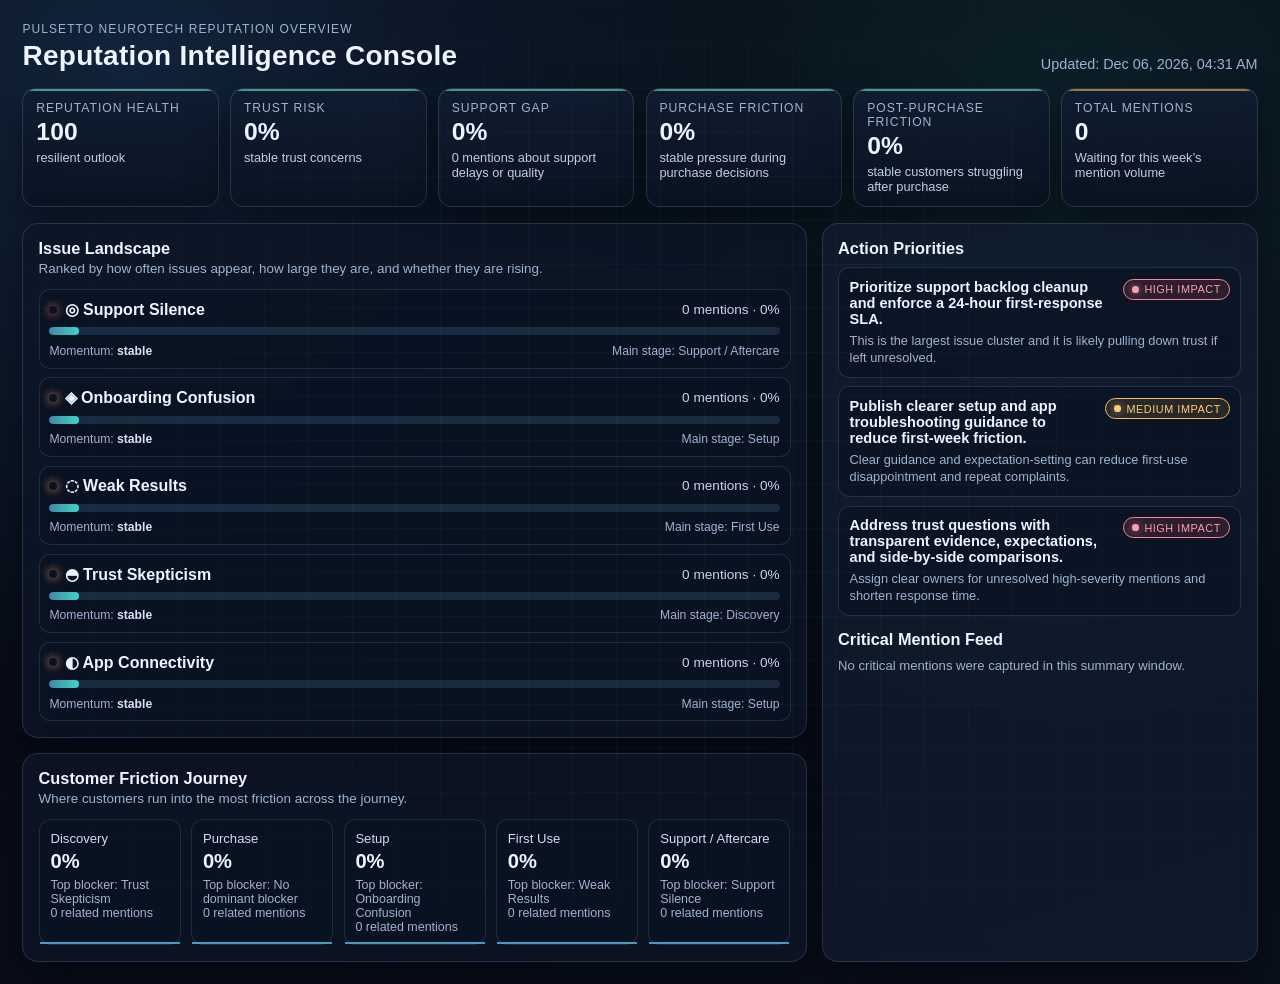
==== commit 0dfa165e: "Polish action badge layout and clarify dashboard microcopy" ====
--- a/web/index.html
+++ b/web/index.html
@@ -10,15 +10,15 @@
     <main class="dashboard-shell">
       <header class="topbar">
         <div>
-          <p class="eyebrow">Pulsetto neurotech reputation intelligence</p>
+          <p class="eyebrow">Pulsetto neurotech reputation overview</p>
           <h1>Reputation Intelligence Console</h1>
         </div>
         <p id="last-updated" class="timestamp">Updated: —</p>
       </header>
 
       <div id="fallback-message" class="fallback hidden" role="status">
-        Summary data is unavailable. Run the weekly pipeline to populate
-        <code>data/weekly_summary.json</code> and refresh.
+        Summary data is unavailable. Run the weekly pipeline to update
+        <code>data/weekly_summary.json</code>, then refresh this dashboard.
       </div>
 
       <section class="hero-strip" aria-label="Hero status indicators">
@@ -35,7 +35,7 @@
           <div class="section-title-row">
             <div>
               <h2 id="issue-landscape-title">Issue Landscape</h2>
-              <p class="section-subtitle">Ranked by current frequency, share, and momentum.</p>
+              <p class="section-subtitle">Ranked by how often issues appear, how large they are, and whether they are rising.</p>
             </div>
           </div>
           <ul id="issue-landscape-list" class="issue-list"></ul>
@@ -51,7 +51,7 @@
 
           <section class="stacked-section" aria-labelledby="verbatim-title">
             <div class="section-title-row compact">
-              <h2 id="verbatim-title">Critical Verbatim Feed</h2>
+              <h2 id="verbatim-title">Critical Mention Feed</h2>
             </div>
             <ul id="verbatim-feed" class="mention-list"></ul>
           </section>
@@ -61,7 +61,7 @@
           <div class="section-title-row">
             <div>
               <h2 id="journey-title">Customer Friction Journey</h2>
-              <p class="section-subtitle">Where customer experience breaks across lifecycle stages.</p>
+              <p class="section-subtitle">Where customers run into the most friction across the journey.</p>
             </div>
           </div>
           <div id="journey-track" class="journey-track"></div>
--- a/web/styles.css
+++ b/web/styles.css
@@ -335,11 +335,13 @@
   border-radius: 11px;
   padding: 0.66rem;
   background: rgba(10, 18, 33, 0.58);
+  overflow: hidden;
 }
 
 .action-head {
-  display: flex;
-  justify-content: space-between;
+  display: grid;
+  grid-template-columns: minmax(0, 1fr) auto;
+  align-items: start;
   gap: 0.5rem;
   margin-bottom: 0.3rem;
 }
@@ -348,6 +350,7 @@
   margin: 0;
   font-size: 0.91rem;
   font-weight: 600;
+  min-width: 0;
 }
 
 .impact-chip {
@@ -356,8 +359,44 @@
   font-size: 0.68rem;
   text-transform: uppercase;
   letter-spacing: 0.05em;
-  padding: 0.2rem 0.42rem;
+  padding: 0.22rem 0.5rem;
   color: #d4e5fc;
+  display: inline-flex;
+  align-items: center;
+  justify-content: center;
+  gap: 0.35rem;
+  white-space: normal;
+  overflow-wrap: anywhere;
+  max-width: min(100%, 10.5rem);
+  justify-self: end;
+}
+
+.impact-chip::before {
+  content: "";
+  width: 0.42rem;
+  height: 0.42rem;
+  border-radius: 50%;
+  background: currentColor;
+  box-shadow: 0 0 8px color-mix(in srgb, currentColor 65%, transparent);
+  flex: 0 0 auto;
+}
+
+.impact-chip[data-impact="high"] {
+  border-color: color-mix(in srgb, var(--risk) 70%, #ffd8dc 30%);
+  background: color-mix(in srgb, var(--risk) 13%, transparent);
+  color: #ff9ba7;
+}
+
+.impact-chip[data-impact="medium"] {
+  border-color: color-mix(in srgb, var(--warn) 72%, #ffe2a8 28%);
+  background: color-mix(in srgb, var(--warn) 12%, transparent);
+  color: #ffc979;
+}
+
+.impact-chip[data-impact="low"] {
+  border-color: color-mix(in srgb, var(--accent) 60%, #a7f5ef 40%);
+  background: color-mix(in srgb, var(--accent) 12%, transparent);
+  color: #8ce9ff;
 }
 
 .action-rationale {
@@ -446,6 +485,15 @@
     grid-template-columns: 1fr;
   }
 
+  .action-head {
+    grid-template-columns: 1fr;
+  }
+
+  .impact-chip {
+    justify-self: start;
+    max-width: 100%;
+  }
+
   h1 {
     font-size: 1.32rem;
   }
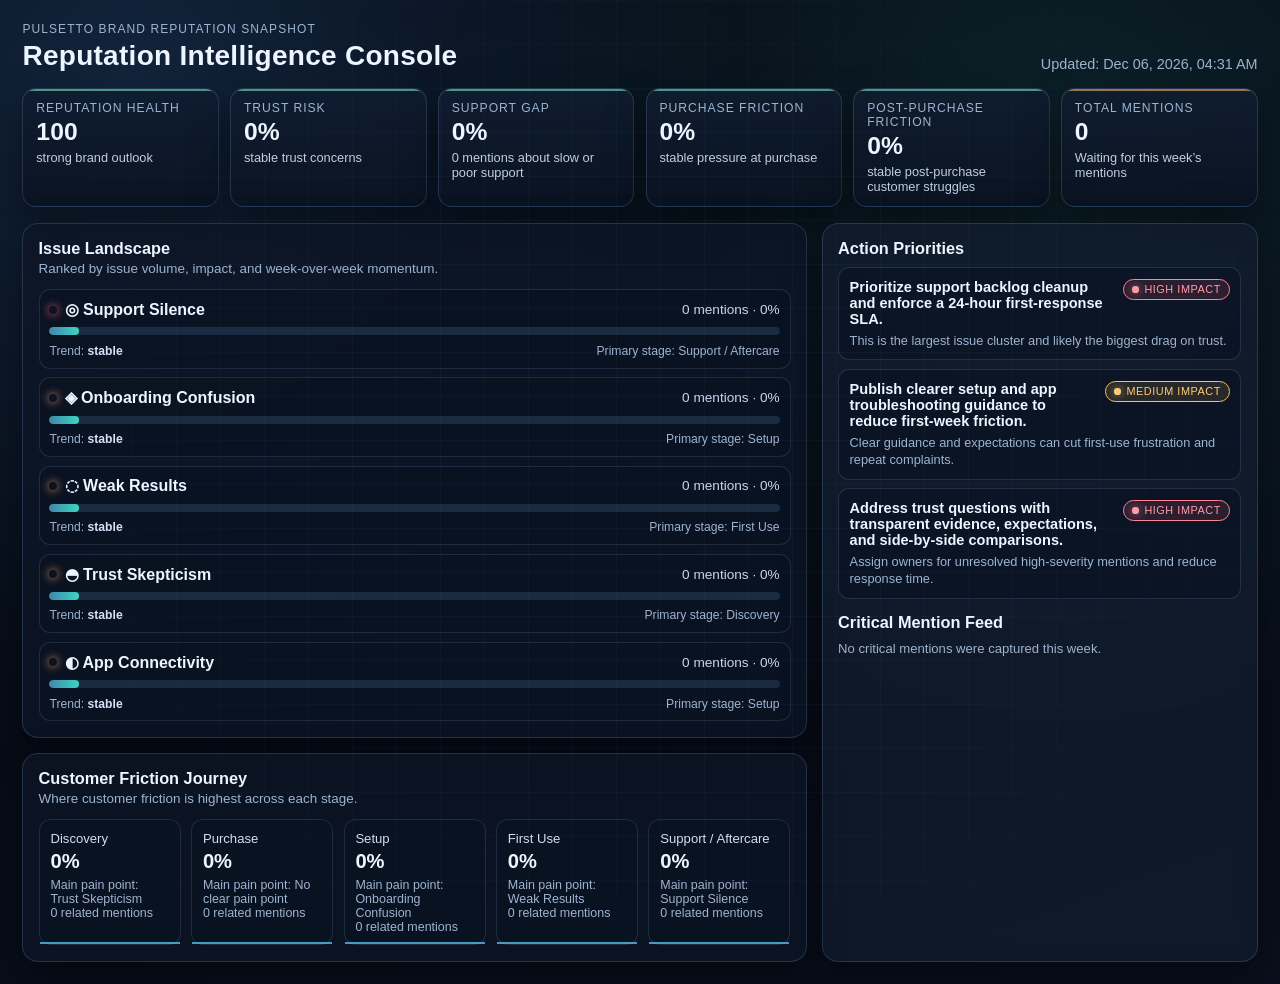
==== commit c80f02d4: "Polish dashboard copy across reputation console" ====
--- a/web/index.html
+++ b/web/index.html
@@ -10,14 +10,14 @@
     <main class="dashboard-shell">
       <header class="topbar">
         <div>
-          <p class="eyebrow">Pulsetto neurotech reputation overview</p>
+          <p class="eyebrow">Pulsetto brand reputation snapshot</p>
           <h1>Reputation Intelligence Console</h1>
         </div>
         <p id="last-updated" class="timestamp">Updated: —</p>
       </header>
 
       <div id="fallback-message" class="fallback hidden" role="status">
-        Summary data is unavailable. Run the weekly pipeline to update
+        Summary data is unavailable. Run the weekly pipeline to refresh
         <code>data/weekly_summary.json</code>, then refresh this dashboard.
       </div>
 
@@ -35,7 +35,7 @@
           <div class="section-title-row">
             <div>
               <h2 id="issue-landscape-title">Issue Landscape</h2>
-              <p class="section-subtitle">Ranked by how often issues appear, how large they are, and whether they are rising.</p>
+              <p class="section-subtitle">Ranked by issue volume, impact, and week-over-week momentum.</p>
             </div>
           </div>
           <ul id="issue-landscape-list" class="issue-list"></ul>
@@ -61,7 +61,7 @@
           <div class="section-title-row">
             <div>
               <h2 id="journey-title">Customer Friction Journey</h2>
-              <p class="section-subtitle">Where customers run into the most friction across the journey.</p>
+              <p class="section-subtitle">Where customer friction is highest across each stage.</p>
             </div>
           </div>
           <div id="journey-track" class="journey-track"></div>
--- a/web/styles.css
+++ b/web/styles.css
@@ -22,6 +22,7 @@
 body {
   margin: 0;
   min-height: 100vh;
+  overflow-x: hidden;
   font-family: "Inter", "Segoe UI", Roboto, sans-serif;
   color: var(--text);
   background:
@@ -43,11 +44,11 @@
 }
 
 .dashboard-shell {
-  max-width: 1380px;
+  width: min(1380px, 100%);
   margin: 0 auto;
-  padding: 1.4rem;
+  padding: clamp(0.8rem, 2.6vw, 1.4rem);
   display: grid;
-  gap: 1rem;
+  gap: clamp(0.65rem, 1.8vw, 1rem);
 }
 
 .topbar {
@@ -55,6 +56,7 @@
   justify-content: space-between;
   align-items: flex-end;
   gap: 1rem;
+  flex-wrap: wrap;
 }
 
 .eyebrow {
@@ -75,6 +77,7 @@
   margin: 0;
   color: var(--text-muted);
   font-size: 0.9rem;
+  text-align: right;
 }
 
 .fallback {
@@ -92,7 +95,7 @@
 .hero-strip {
   display: grid;
   gap: 0.7rem;
-  grid-template-columns: repeat(6, minmax(145px, 1fr));
+  grid-template-columns: repeat(6, minmax(0, 1fr));
 }
 
 .hero-metric {
@@ -155,7 +158,7 @@
 
 .dashboard-grid {
   display: grid;
-  grid-template-columns: minmax(0, 1.8fr) minmax(350px, 1fr);
+  grid-template-columns: minmax(0, 1.8fr) minmax(300px, 1fr);
   grid-template-areas:
     "issues rail"
     "journey rail";
@@ -163,12 +166,13 @@
 }
 
 .panel {
+  min-width: 0;
   background: var(--panel);
   backdrop-filter: blur(9px);
   border: 1px solid var(--line);
   border-radius: 16px;
   box-shadow: var(--shadow);
-  padding: 0.95rem;
+  padding: clamp(0.72rem, 2vw, 0.95rem);
 }
 
 .issue-landscape {
@@ -191,6 +195,7 @@
   display: flex;
   justify-content: space-between;
   align-items: baseline;
+  flex-wrap: wrap;
   gap: 0.8rem;
   margin-bottom: 0.8rem;
 }
@@ -248,11 +253,13 @@
   display: flex;
   align-items: center;
   gap: 0.45rem;
+  min-width: 0;
 }
 
 .issue-count {
   font-size: 0.85rem;
   color: #c7d7ed;
+  text-align: right;
 }
 
 .severity-dot {
@@ -280,6 +287,7 @@
 .issue-source {
   font-size: 0.76rem;
   color: var(--text-muted);
+  overflow-wrap: anywhere;
 }
 
 .issue-trend strong {
@@ -351,6 +359,7 @@
   font-size: 0.91rem;
   font-weight: 600;
   min-width: 0;
+  overflow-wrap: anywhere;
 }
 
 .impact-chip {
@@ -411,6 +420,18 @@
   border-radius: 11px;
   padding: 0.62rem;
   background: rgba(10, 18, 33, 0.58);
+  min-width: 0;
+}
+
+
+.mention-item-link {
+  cursor: pointer;
+}
+
+.mention-item-link:hover,
+.mention-item-link:focus-visible {
+  border-color: var(--line-strong);
+  background: rgba(14, 26, 44, 0.78);
 }
 
 .mention-meta {
@@ -443,7 +464,9 @@
 
 .mention-link {
   margin-top: 0.3rem;
-  display: inline-block;
+  display: inline-flex;
+  align-items: center;
+  min-height: 2rem;
   color: var(--accent);
   font-size: 0.74rem;
   text-decoration: none;
@@ -460,7 +483,7 @@
 
 @media (max-width: 1220px) {
   .hero-strip {
-    grid-template-columns: repeat(3, minmax(150px, 1fr));
+    grid-template-columns: repeat(3, minmax(0, 1fr));
   }
 
   .dashboard-grid {
@@ -472,21 +495,119 @@
   }
 }
 
-@media (max-width: 760px) {
+@media (max-width: 768px) {
   .dashboard-shell {
-    padding: 0.9rem;
+    padding: 0.82rem;
+    gap: 0.75rem;
+  }
+
+  .topbar {
+    align-items: flex-start;
+    gap: 0.62rem;
+  }
+
+  h1 {
+    font-size: 1.36rem;
+    line-height: 1.18;
+  }
+
+  .eyebrow {
+    font-size: 0.69rem;
+  }
+
+  .timestamp {
+    font-size: 0.8rem;
+    text-align: left;
   }
 
   .hero-strip {
-    grid-template-columns: repeat(2, minmax(130px, 1fr));
+    grid-template-columns: repeat(2, minmax(0, 1fr));
+    gap: 0.55rem;
+  }
+
+  .hero-metric {
+    padding: 0.68rem 0.72rem;
+  }
+
+  .metric-value {
+    font-size: 1.36rem;
+  }
+
+  .metric-sub {
+    font-size: 0.76rem;
+  }
+
+  .panel {
+    border-radius: 14px;
+    padding: 0.76rem;
+  }
+
+  .section-title-row {
+    margin-bottom: 0.58rem;
+  }
+
+  h2 {
+    font-size: 0.96rem;
+  }
+
+  .section-subtitle {
+    font-size: 0.78rem;
+  }
+
+  .journey-track {
+    grid-template-columns: repeat(2, minmax(0, 1fr));
+  }
+
+  .action-item,
+  .issue-row,
+  .mention-item,
+  .journey-step {
+    padding: 0.6rem;
+  }
+}
+
+@media (max-width: 430px) {
+  .dashboard-shell {
+    padding: 0.72rem;
+    gap: 0.66rem;
+  }
+
+  .hero-strip {
+    grid-template-columns: 1fr;
+  }
+
+  .metric-label {
+    font-size: 0.72rem;
+  }
+
+  .metric-value {
+    font-size: 1.24rem;
+  }
+
+  .dashboard-grid {
+    gap: 0.72rem;
+  }
+
+  .issue-head,
+  .issue-foot,
+  .action-head {
+    grid-template-columns: 1fr;
+    display: grid;
+    gap: 0.34rem;
+  }
+
+  .issue-count {
+    text-align: left;
+    font-size: 0.78rem;
   }
 
   .journey-track {
     grid-template-columns: 1fr;
   }
 
-  .action-head {
-    grid-template-columns: 1fr;
+  .meta-chip,
+  .impact-chip {
+    font-size: 0.64rem;
   }
 
   .impact-chip {
@@ -494,7 +615,47 @@
     max-width: 100%;
   }
 
+  .mention-quote {
+    font-size: 0.79rem;
+    -webkit-line-clamp: 2;
+  }
+
+  .mention-link {
+    font-size: 0.78rem;
+  }
+}
+
+@media (max-width: 390px) {
+  .dashboard-shell {
+    padding: 0.62rem;
+  }
+
   h1 {
-    font-size: 1.32rem;
-  }
-}
+    font-size: 1.22rem;
+  }
+
+  .panel {
+    padding: 0.68rem;
+  }
+
+  .issue-row,
+  .action-item,
+  .mention-item,
+  .journey-step {
+    border-radius: 10px;
+    padding: 0.56rem;
+  }
+
+  .issue-title,
+  .action-title {
+    font-size: 0.86rem;
+  }
+
+  .issue-trend,
+  .issue-source,
+  .step-top-issue,
+  .step-signals,
+  .action-rationale {
+    font-size: 0.74rem;
+  }
+}
